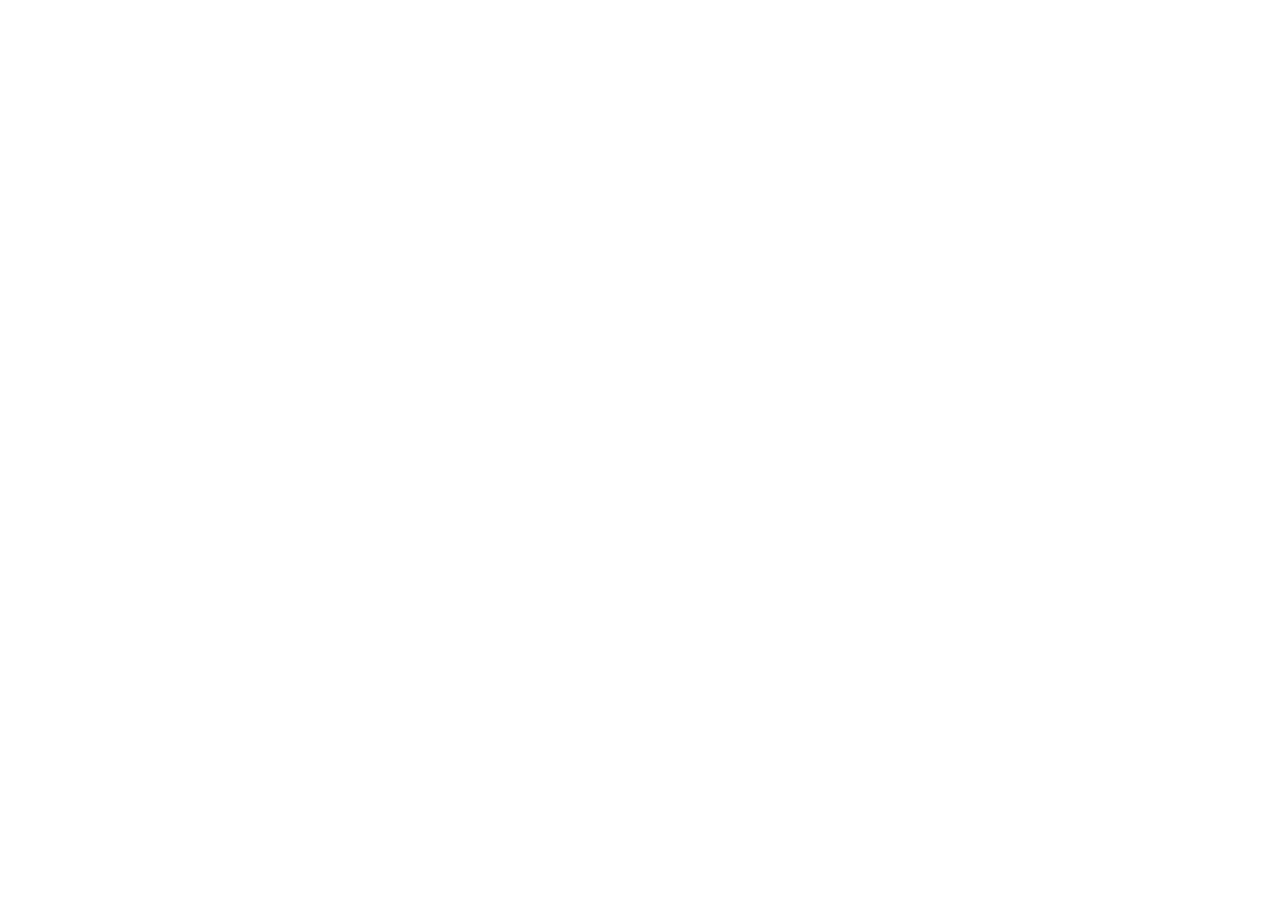
==== index.html @ 1a88e7fc "Create index.html" ====
<!DOCTYPE html>
<meta http-equiv="refresh" content="0; url=https://sites.google.com/view/show-do-garlardo-th-maestro-ap">
<link rel="canonical" href="https://sites.google.com/view/show-do-garlardo-th-maestro-ap">
<a href="https://sites.google.com/view/show-do-garlardo-th-maestro-ap">Clique aqui se não for redirecionado</a>
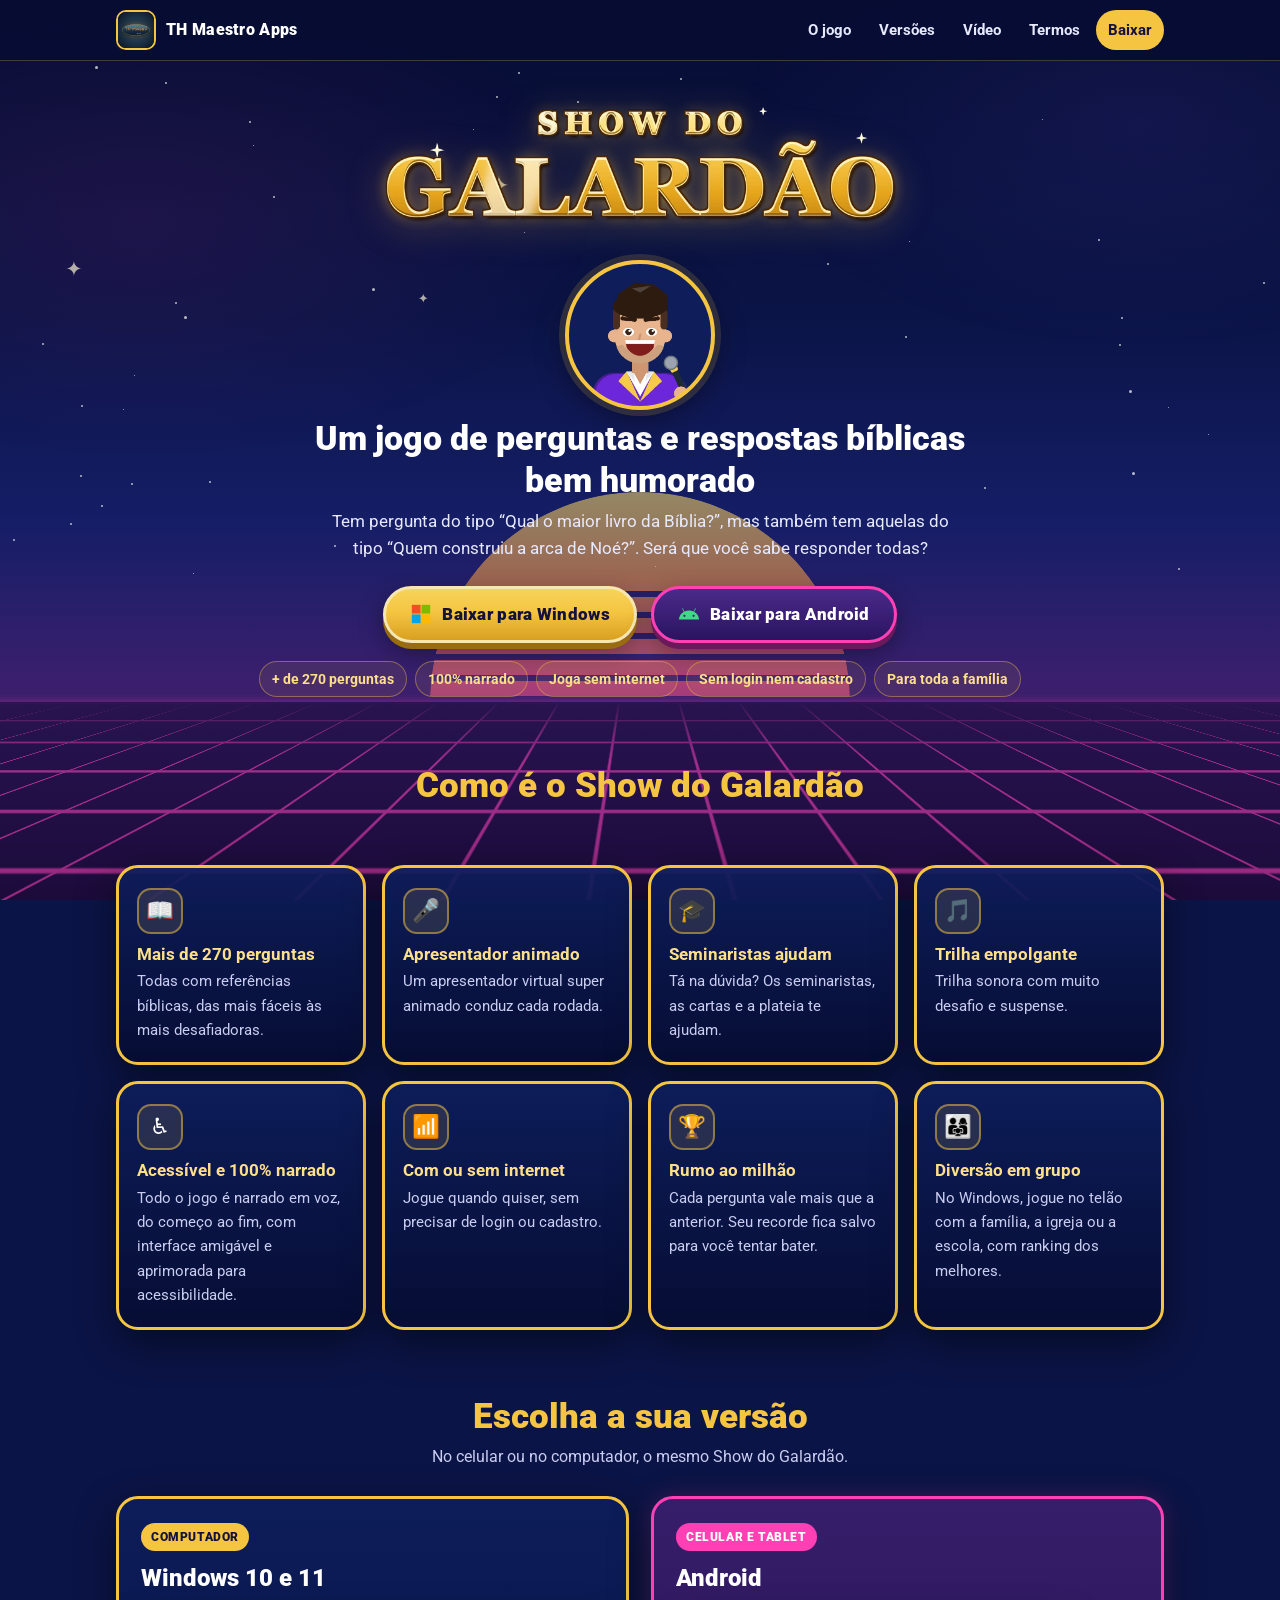
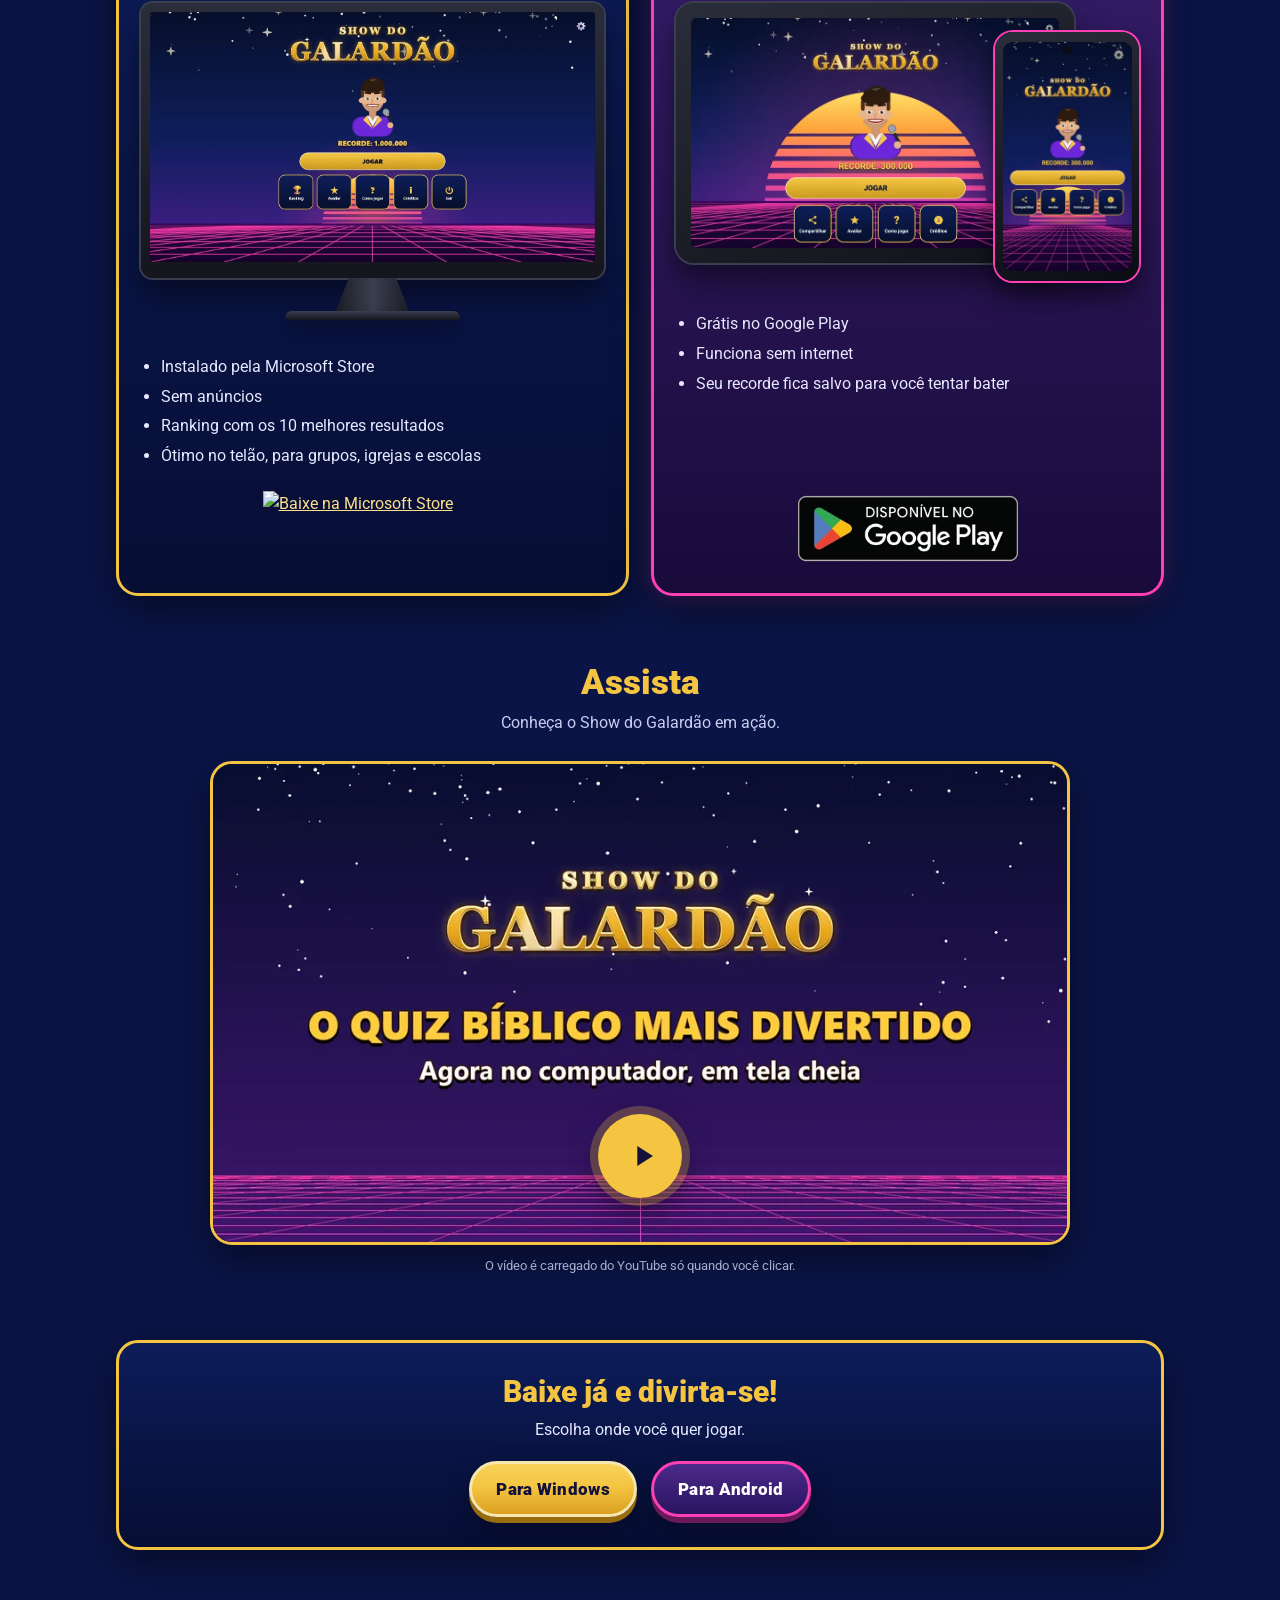
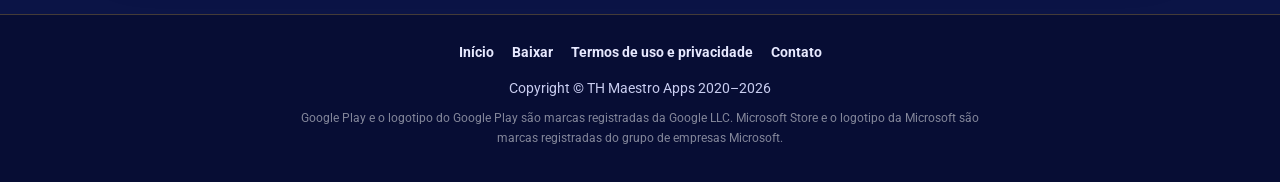
==== commit 72f4f512: "Site oficial da TH Maestro Apps no thyghu.github.io - Página inicial nova (substitui o redirecioname" ====
--- a/index.html
+++ b/index.html
@@ -1,4 +1,180 @@
-<!DOCTYPE html>
-<meta http-equiv="refresh" content="0; url=https://sites.google.com/view/show-do-garlardo-th-maestro-ap">
-<link rel="canonical" href="https://sites.google.com/view/show-do-garlardo-th-maestro-ap">
-<a href="https://sites.google.com/view/show-do-garlardo-th-maestro-ap">Clique aqui se não for redirecionado</a>
+<!doctype html>
+<html lang="pt-BR">
+<head>
+<meta charset="utf-8">
+<meta name="viewport" content="width=device-width, initial-scale=1, viewport-fit=cover">
+<title>Show do Galardão — o quiz bíblico da TH Maestro Apps</title>
+<meta name="description" content="Show do Galardão: um jogo de perguntas e respostas bíblicas bem humorado, com mais de 270 perguntas. Grátis no Android e disponível para Windows 10 e 11.">
+<link rel="canonical" href="https://thyghu.github.io/">
+<meta name="theme-color" content="#0b1446">
+<meta property="og:type" content="website">
+<meta property="og:site_name" content="TH Maestro Apps">
+<meta property="og:title" content="Show do Galardão — o quiz bíblico">
+<meta property="og:description" content="Mais de 270 perguntas bíblicas, apresentador animado e ajuda dos seminaristas. No Android e no Windows.">
+<meta property="og:url" content="https://thyghu.github.io/">
+<meta property="og:image" content="https://thyghu.github.io/img/og.jpg">
+<link rel="icon" type="image/png" sizes="64x64" href="img/favicon.png">
+<link rel="apple-touch-icon" href="img/apple-touch-icon.png">
+<link rel="preconnect" href="https://fonts.googleapis.com">
+<link rel="preconnect" href="https://fonts.gstatic.com" crossorigin>
+<link href="https://fonts.googleapis.com/css2?family=Roboto:wght@400;700;900&display=swap" rel="stylesheet">
+<link rel="stylesheet" href="css/site.css">
+<script>document.documentElement.classList.add('js')</script>
+</head>
+<body id="topo">
+<div class="progress" aria-hidden="true"></div>
+<a class="skip" href="#conteudo">Pular para o conteúdo</a>
+<div class="sky" aria-hidden="true">
+  <div class="stars" id="stars"></div>
+  <div class="sun"></div>
+  <div class="grid"></div>
+</div>
+
+<header class="top">
+  <div class="top-in">
+    <a class="brand" href="./"><img src="img/logo_thmaestro.webp" alt="" width="40" height="40">TH Maestro Apps</a>
+    <button class="burger" id="burger" type="button" aria-expanded="false" aria-controls="menu" aria-label="Abrir menu">☰</button>
+    <ul class="menu" id="menu">
+      <li><a href="#topo">O jogo</a></li>
+      <li><a href="#versoes">Versões</a></li>
+      <li><a href="#video">Vídeo</a></li>
+      <li><a href="termos/">Termos</a></li>
+      <li class="cta"><a href="#versoes">Baixar</a></li>
+    </ul>
+  </div>
+</header>
+
+<main id="conteudo">
+  <!-- ===== Abertura ===== -->
+  <section class="hero">
+    <div class="wrap">
+      <img class="title" src="img/titulo.webp" alt="Show do Galardão" width="900" height="239">
+      <div class="host" role="img" aria-label="Galardino, o apresentador"></div>
+      <h1>Um jogo de perguntas e respostas bíblicas bem humorado</h1>
+      <p>Tem pergunta do tipo “Qual o maior livro da Bíblia?”, mas também tem aquelas do tipo “Quem construiu a arca de Noé?”. Será que você sabe responder todas?</p>
+      <div class="ctas">
+        <a class="btn" href="windows/?cid=site">
+          <svg viewBox="0 0 24 24" aria-hidden="true"><rect x="2" y="2" width="9.5" height="9.5" fill="#f25022"/><rect x="12.5" y="2" width="9.5" height="9.5" fill="#7fba00"/><rect x="2" y="12.5" width="9.5" height="9.5" fill="#00a4ef"/><rect x="12.5" y="12.5" width="9.5" height="9.5" fill="#ffb900"/></svg>
+          Baixar para Windows
+        </a>
+        <a class="btn alt" href="android/?cid=site">
+          <svg viewBox="0 0 24 24" aria-hidden="true"><path fill="#3ddc84" d="M17.6 9.48l1.84-3.18a.38.38 0 0 0-.66-.38l-1.86 3.22A11.4 11.4 0 0 0 12 8.08c-1.77 0-3.43.39-4.92 1.06L5.22 5.92a.38.38 0 0 0-.66.38L6.4 9.48A10.8 10.8 0 0 0 1 18h22a10.8 10.8 0 0 0-5.4-8.52zM7 15.25a1.25 1.25 0 1 1 0-2.5 1.25 1.25 0 0 1 0 2.5zm10 0a1.25 1.25 0 1 1 0-2.5 1.25 1.25 0 0 1 0 2.5z"/></svg>
+          Baixar para Android
+        </a>
+      </div>
+      <ul class="chips" aria-label="Destaques">
+        <li>+ de 270 perguntas</li>
+        <li>100% narrado</li>
+        <li>Joga sem internet</li>
+        <li>Sem login nem cadastro</li>
+        <li>Para toda a família</li>
+      </ul>
+    </div>
+  </section>
+
+  <!-- ===== O jogo ===== -->
+  <section id="jogo">
+    <div class="wrap">
+      <h2 class="sec-title">Como é o Show do Galardão</h2>
+      <p class="sec-lead reveal">Responda, use as ajudas e chegue até a última pergunta, com muito suspense e diversão.</p>
+      <ul class="features">
+        <li class="panel feature reveal"><div class="ico" aria-hidden="true">📖</div><h3>Mais de 270 perguntas</h3><p>Todas com referências bíblicas, das mais fáceis às mais desafiadoras.</p></li>
+        <li class="panel feature reveal"><div class="ico" aria-hidden="true">🎤</div><h3>Apresentador animado</h3><p>Um apresentador virtual super animado conduz cada rodada.</p></li>
+        <li class="panel feature reveal"><div class="ico" aria-hidden="true">🎓</div><h3>Seminaristas ajudam</h3><p>Tá na dúvida? Os seminaristas, as cartas e a plateia te ajudam.</p></li>
+        <li class="panel feature reveal"><div class="ico" aria-hidden="true">🎵</div><h3>Trilha empolgante</h3><p>Trilha sonora com muito desafio e suspense.</p></li>
+        <li class="panel feature reveal"><div class="ico" aria-hidden="true">♿</div><h3>Acessível e 100% narrado</h3><p>Todo o jogo é narrado em voz, do começo ao fim, com interface amigável e aprimorada para acessibilidade.</p></li>
+        <li class="panel feature reveal"><div class="ico" aria-hidden="true">📶</div><h3>Com ou sem internet</h3><p>Jogue quando quiser, sem precisar de login ou cadastro.</p></li>
+        <li class="panel feature reveal"><div class="ico" aria-hidden="true">🏆</div><h3>Rumo ao milhão</h3><p>Cada pergunta vale mais que a anterior. Seu recorde fica salvo para você tentar bater.</p></li>
+        <li class="panel feature reveal"><div class="ico" aria-hidden="true">👨‍👩‍👧</div><h3>Diversão em grupo</h3><p>No Windows, jogue no telão com a família, a igreja ou a escola, com ranking dos melhores.</p></li>
+      </ul>
+    </div>
+  </section>
+
+  <!-- ===== Versões ===== -->
+  <section id="versoes">
+    <div class="wrap">
+      <h2 class="sec-title">Escolha a sua versão</h2>
+      <p class="sec-lead reveal">No celular ou no computador, o mesmo Show do Galardão.</p>
+      <div class="versions">
+        <article class="panel version windows reveal from-left">
+          <span class="tag">Computador</span>
+          <h3>Windows 10 e 11</h3>
+          <figure class="devices">
+            <div class="monitor"><div class="tela slides" aria-label="Telas do jogo no Windows" role="img"><figure class="slide on"><img src="img/win_menu.webp" alt="Tela inicial do Show do Galardão no Windows" width="1280" height="720"></figure><figure class="slide"><img src="img/win_pergunta.webp" alt="Uma pergunta no Windows" width="1280" height="720" loading="lazy"></figure><figure class="slide"><img src="img/win_seminaristas.webp" alt="Os seminaristas ajudando" width="1280" height="720" loading="lazy"></figure><figure class="slide"><img src="img/win_plateia.webp" alt="A plateia votando ao vivo" width="1280" height="720" loading="lazy"></figure><figure class="slide"><img src="img/win_cartas.webp" alt="Ajuda das cartas" width="1280" height="720" loading="lazy"></figure><figure class="slide"><img src="img/win_revelacao.webp" alt="Revelação da resposta certa" width="1280" height="720" loading="lazy"></figure><figure class="slide"><img src="img/win_ranking.webp" alt="Ranking dos melhores resultados" width="1280" height="720" loading="lazy"></figure></div></div>
+          </figure>
+          <ul>
+            <li>Instalado pela Microsoft Store</li>
+            <li>Sem anúncios</li>
+            <li>Ranking com os 10 melhores resultados</li>
+            <li>Ótimo no telão, para grupos, igrejas e escolas</li>
+          </ul>
+          <div class="actions">
+            <a class="badge" href="windows/?cid=site" aria-label="Baixar na Microsoft Store"><img src="https://get.microsoft.com/images/pt-br%20dark.svg" alt="Baixe na Microsoft Store" width="220" height="80"></a>
+          </div>
+        </article>
+        <article class="panel version android reveal from-right" style="--d:.12s">
+          <span class="tag">Celular e tablet</span>
+          <h3>Android</h3>
+          <figure class="devices combo">
+            <div class="tablet"><div class="tela slides" aria-label="Telas do jogo no tablet" role="img"><figure class="slide on"><img src="img/tab_menu.webp" alt="Tela inicial no tablet" width="800" height="500"></figure><figure class="slide"><img src="img/tab_rodada.webp" alt="Início de rodada no tablet" width="800" height="500" loading="lazy"></figure><figure class="slide"><img src="img/tab_pergunta.webp" alt="Pergunta no tablet" width="800" height="500" loading="lazy"></figure><figure class="slide"><img src="img/tab_seminaristas.webp" alt="Seminaristas no tablet" width="800" height="500" loading="lazy"></figure><figure class="slide"><img src="img/tab_cartas.webp" alt="Cartas no tablet" width="800" height="500" loading="lazy"></figure><figure class="slide"><img src="img/tab_acertou.webp" alt="Resposta certa no tablet" width="800" height="500" loading="lazy"></figure></div></div>
+            <div class="celular"><div class="tela slides" aria-label="Telas do jogo no celular" role="img"><figure class="slide on"><img src="img/and_menu.webp" alt="Tela inicial no celular" width="540" height="960"></figure><figure class="slide"><img src="img/and_rodada.webp" alt="Início de rodada no celular" width="540" height="960" loading="lazy"></figure><figure class="slide"><img src="img/and_pergunta.webp" alt="Pergunta no celular" width="540" height="960" loading="lazy"></figure><figure class="slide"><img src="img/and_seminaristas.webp" alt="Seminaristas no celular" width="540" height="960" loading="lazy"></figure><figure class="slide"><img src="img/and_plateia.webp" alt="Plateia no celular" width="540" height="960" loading="lazy"></figure><figure class="slide"><img src="img/and_cartas.webp" alt="Cartas no celular" width="540" height="960" loading="lazy"></figure><figure class="slide"><img src="img/and_acertou.webp" alt="Resposta certa no celular" width="540" height="960" loading="lazy"></figure></div></div>
+          </figure>
+          <ul>
+            <li>Grátis no Google Play</li>
+            <li>Funciona sem internet</li>
+            <li>Seu recorde fica salvo para você tentar bater</li>
+          </ul>
+          <div class="actions">
+            <a class="badge" href="android/?cid=site" aria-label="Baixar no Google Play"><img src="img/selo_google_play_ptbr.webp" alt="Disponível no Google Play" width="323" height="125"></a>
+          </div>
+        </article>
+      </div>
+    </div>
+  </section>
+
+  <!-- ===== Vídeo ===== -->
+  <section id="video">
+    <div class="wrap">
+      <h2 class="sec-title">Assista</h2>
+      <p class="sec-lead reveal">Conheça o Show do Galardão em ação.</p>
+      <div class="panel video reveal zoom">
+        <button type="button" id="videoBtn" data-id="nG0oUyiCdD8" aria-label="Assistir ao vídeo do Show do Galardão">
+          <img src="img/video_capa.webp" alt="" width="960" height="540" loading="lazy">
+          <span class="play" aria-hidden="true"><svg viewBox="0 0 24 24"><path fill="#14123a" d="M8 5v14l11-7z"/></svg></span>
+        </button>
+      </div>
+      <p class="video-note">O vídeo é carregado do YouTube só quando você clicar.</p>
+    </div>
+  </section>
+
+  <!-- ===== Chamada final ===== -->
+  <section>
+    <div class="wrap">
+      <div class="panel final reveal zoom">
+        <h2>Baixe já e divirta-se!</h2>
+        <p>Escolha onde você quer jogar.</p>
+        <div class="ctas">
+          <a class="btn" href="windows/?cid=site">Para Windows</a>
+          <a class="btn alt" href="android/?cid=site">Para Android</a>
+        </div>
+      </div>
+    </div>
+  </section>
+</main>
+
+<footer>
+  <nav aria-label="Rodapé">
+    <a href="./">Início</a>
+    <a href="#versoes">Baixar</a>
+    <a href="termos/">Termos de uso e privacidade</a>
+    <a href="mailto:thyghu92@gmail.com">Contato</a>
+  </nav>
+  <div>Copyright © TH Maestro Apps 2020–<span id="ano">2026</span></div>
+  <p class="legal">Google Play e o logotipo do Google Play são marcas registradas da Google LLC. Microsoft Store e o logotipo da Microsoft são marcas registradas do grupo de empresas Microsoft.</p>
+</footer>
+
+<!-- Contador de visitas (GoatCounter, sem cookies) -->
+<script data-goatcounter="https://thyghu.goatcounter.com/count" async src="https://gc.zgo.at/count.js"></script>
+<script src="js/site.js"></script>
+</body>
+</html>
--- a/css/site.css
+++ b/css/site.css
@@ -0,0 +1,310 @@
+/* TH Maestro Apps — site oficial (mesma estética das páginas /windows e /android) */
+:root{
+  --navy-0:#070d33; --navy-1:#0b1446; --navy-2:#0e1e5b; --purple:#3b1f6e; --deep:#1a0a3a;
+  --gold:#f5c542; --gold-2:#d9a020; --gold-soft:#ffe08a; --ink:#ffffff; --muted:#c9cdf0;
+  --pink:#ff3fb4; --sun-1:#ffe066; --sun-2:#ff9a3c; --sun-3:#ff4f8b;
+  --panel:linear-gradient(180deg,rgba(14,30,91,.92),rgba(7,13,51,.95));
+  --radius:22px; --max:1080px;
+}
+*{box-sizing:border-box}
+html{scroll-behavior:smooth; scroll-padding-top:76px}
+body{
+  margin:0; color:var(--ink); background:var(--navy-1);
+  font:16px/1.6 "Roboto",system-ui,-apple-system,"Segoe UI",sans-serif;
+  overflow-x:hidden;
+}
+img{max-width:100%; height:auto}
+a{color:var(--gold-soft)}
+a:focus-visible,button:focus-visible{outline:3px solid #fff; outline-offset:3px; border-radius:6px}
+.skip{position:absolute; left:-999px; top:8px; z-index:50; padding:8px 14px; background:var(--gold); color:#14123a; border-radius:8px; font-weight:700}
+.skip:focus{left:8px}
+
+/* ===== Cenário (céu, sol e grade) ===== */
+.sky{position:fixed; inset:0; z-index:0; overflow:hidden; pointer-events:none;
+  background:linear-gradient(180deg,var(--navy-0) 0%,var(--navy-1) 35%,#151e66 58%,var(--purple) 76%,var(--deep) 100%)}
+.stars{position:absolute; inset:0 0 35% 0}
+.star{position:absolute; background:#fff; border-radius:50%; opacity:.7}
+.star.tw{animation:twinkle 3s ease-in-out infinite} /* só algumas piscam */
+.spark{position:absolute; color:#e9e3c9; opacity:.75; font-size:18px; animation:twinkle 4s ease-in-out infinite}
+@keyframes twinkle{0%,100%{opacity:.25}50%{opacity:1}}
+.sun{position:absolute; left:50%; bottom:22vh; transform:translateX(-50%);
+  width:min(62vw,420px); aspect-ratio:2/1; border-radius:999px 999px 0 0;
+  background:linear-gradient(180deg,var(--sun-1) 0%,var(--sun-2) 45%,var(--sun-3) 100%);
+  -webkit-mask-image:linear-gradient(180deg,#000 0 46%,transparent 46%),repeating-linear-gradient(180deg,#000 0 7%,transparent 7% 10%);
+          mask-image:linear-gradient(180deg,#000 0 46%,transparent 46%),repeating-linear-gradient(180deg,#000 0 7%,transparent 7% 10%);
+  opacity:.55}
+.grid{position:absolute; left:-50%; right:-50%; bottom:0; height:22vh;
+  background:repeating-linear-gradient(90deg,transparent 0 58px,var(--pink) 58px 60px),
+             repeating-linear-gradient(0deg,transparent 0 26px,var(--pink) 26px 28px),var(--deep);
+  transform:perspective(220px) rotateX(58deg); transform-origin:50% 0;
+  box-shadow:0 -2px 14px rgba(255,63,180,.6); opacity:.55}
+.grid::before{content:"";position:absolute;inset:0;background:linear-gradient(180deg,var(--deep) 0%,transparent 40%)}
+
+/* ===== Cabeçalho e menu ===== */
+.top{position:sticky; top:0; z-index:20;
+  background:rgba(7,13,51,.95); border-bottom:1px solid rgba(245,197,66,.25)}
+.top-in{max-width:var(--max); margin:0 auto; padding:10px 16px; display:flex; align-items:center; gap:14px}
+.brand{display:flex; align-items:center; gap:10px; color:#fff; text-decoration:none; font-weight:900; letter-spacing:.3px; margin-right:auto}
+.brand img{width:40px; height:40px; border-radius:10px; border:2px solid var(--gold)}
+.menu{display:flex; gap:4px; list-style:none; margin:0; padding:0}
+.menu a{display:block; padding:8px 12px; border-radius:999px; color:#e7e9ff; text-decoration:none; font-weight:700; font-size:.95rem}
+.menu a:hover{background:rgba(245,197,66,.12); color:var(--gold-soft)}
+.menu a[aria-current="page"]{color:var(--gold)}
+.menu .cta a{background:var(--gold); color:#14123a}
+.menu .cta a:hover{background:var(--gold-soft); color:#14123a}
+.burger{display:none; background:none; border:2px solid rgba(245,197,66,.6); color:var(--gold); border-radius:10px; width:44px; height:40px; cursor:pointer; font-size:1.3rem; line-height:1}
+@media (max-width:760px){
+  .burger{display:block}
+  .menu{display:none; position:absolute; left:0; right:0; top:100%; flex-direction:column; padding:8px 12px 14px;
+    background:rgba(7,13,51,.97); border-bottom:1px solid rgba(245,197,66,.25)}
+  .menu.open{display:flex}
+  .menu a{padding:12px 14px; font-size:1.05rem}
+}
+
+/* ===== Estrutura ===== */
+main{position:relative; z-index:1; overflow-x:clip} /* as animações que vêm dos lados não criam rolagem lateral */
+.wrap{max-width:var(--max); margin:0 auto; padding:0 16px}
+section{padding:56px 0 8px}
+.panel{background:var(--panel); border:3px solid var(--gold); border-radius:var(--radius); box-shadow:0 14px 40px rgba(0,0,0,.45)}
+h1,h2,h3{line-height:1.25}
+.sec-title{text-align:center; margin:0 0 6px; font-weight:900; font-size:clamp(1.5rem,4.6vw,2.2rem); color:var(--gold)}
+.sec-lead{text-align:center; margin:0 auto 26px; max-width:640px; color:var(--muted)}
+
+/* ===== Botões ===== */
+.btn{display:inline-flex; align-items:center; justify-content:center; gap:10px; min-height:54px; padding:12px 24px;
+  border-radius:999px; text-decoration:none; font-weight:900; font-size:1.05rem; letter-spacing:.3px;
+  color:#14123a; background:linear-gradient(180deg,#f7d35a 0%,var(--gold) 45%,var(--gold-2) 100%);
+  border:3px solid #f6e7b0; box-shadow:0 6px 0 #9a6c10,0 10px 24px rgba(0,0,0,.35);
+  transition:transform .08s ease, box-shadow .08s ease}
+.btn:active{transform:translateY(4px); box-shadow:0 2px 0 #9a6c10,0 6px 14px rgba(0,0,0,.35)}
+.btn svg{width:22px; height:22px; flex:none}
+.btn.alt{background:linear-gradient(180deg,#4b2a8a,#2a1460); color:#fff; border-color:var(--pink); box-shadow:0 6px 0 #6a1a5a,0 10px 24px rgba(0,0,0,.35)}
+
+/* ===== Hero ===== */
+.hero{padding:34px 0 10px; text-align:center}
+.hero .title{width:min(88vw,560px); display:block; margin:0 auto; filter:drop-shadow(0 6px 18px rgba(245,197,66,.25))}
+.hero .host{width:150px; height:150px; border-radius:50%; margin:16px auto 8px;
+  background:var(--navy-2) url(../img/apresentador.webp) center 12px/96% auto no-repeat;
+  border:4px solid var(--gold); box-shadow:0 0 0 6px rgba(245,197,66,.15),0 10px 30px rgba(0,0,0,.4)}
+.hero h1{margin:8px auto 6px; max-width:720px; font-size:clamp(1.35rem,5vw,2.1rem); font-weight:900}
+.hero p{margin:0 auto; max-width:640px; color:#e7e9ff; font-size:1.05rem}
+.hero .ctas{display:flex; flex-wrap:wrap; justify-content:center; gap:14px; margin:24px 0 6px}
+.chips{display:flex; flex-wrap:wrap; justify-content:center; gap:8px; margin:18px 0 0; padding:0; list-style:none}
+.chips li{padding:6px 12px; border-radius:999px; font-size:.88rem; font-weight:700; color:var(--gold-soft);
+  background:rgba(245,197,66,.08); border:1px solid rgba(245,197,66,.4)}
+
+/* ===== Recursos ===== */
+.features{display:grid; grid-template-columns:repeat(auto-fit,minmax(230px,1fr)); gap:16px; margin:0; padding:0; list-style:none}
+.feature{padding:20px 18px; text-align:left}
+.feature .ico{width:46px; height:46px; border-radius:14px; display:grid; place-items:center; margin-bottom:10px;
+  background:rgba(245,197,66,.12); border:2px solid rgba(245,197,66,.5); font-size:1.4rem}
+.feature h3{margin:0 0 4px; font-size:1.08rem; color:var(--gold-soft)}
+.feature p{margin:0; color:var(--muted); font-size:.95rem}
+
+/* ===== Versões ===== */
+.versions{display:grid; grid-template-columns:repeat(auto-fit,minmax(300px,1fr)); gap:22px}
+.version{padding:24px 22px 22px; display:flex; flex-direction:column}
+.version.android{border-color:var(--pink); background:linear-gradient(180deg,rgba(59,31,110,.92),rgba(26,10,58,.95)); box-shadow:0 0 22px rgba(255,63,180,.2),0 14px 40px rgba(0,0,0,.45)}
+.version .tag{align-self:flex-start; padding:4px 10px; border-radius:999px; font-size:.78rem; font-weight:900; letter-spacing:.6px; text-transform:uppercase; background:var(--gold); color:#14123a}
+.version.android .tag{background:var(--pink); color:#fff}
+.version h3{margin:12px 0 6px; font-size:1.5rem; font-weight:900}
+.version ul{margin:4px 0 18px; padding-left:20px; color:#e7e9ff}
+.version li{margin:4px 0}
+.version .shot{margin:0 0 18px; border-radius:14px; overflow:hidden; border:2px solid rgba(255,255,255,.12); background:#000}
+.version .shot img{display:block; width:100%}
+
+/* ===== Aparelhos desenhados em CSS (monitor, tablet e celular) ===== */
+.devices{margin:4px 0 22px; position:relative}
+.devices .tela{overflow:hidden; background:#000; border-radius:4px}
+.devices .tela img{display:block; width:100%; height:auto}
+/* monitor: moldura fina, pescoço e base */
+.monitor{position:relative; padding:9px 9px 16px; border-radius:12px; margin:0 auto 46px; width:100%;
+  background:linear-gradient(180deg,#2a2d3a,#15161d); box-shadow:0 0 0 2px #3a3e4f,0 16px 30px rgba(0,0,0,.5)}
+.monitor::before{content:""; position:absolute; left:50%; bottom:-34px; width:16%; height:34px; transform:translateX(-50%);
+  background:linear-gradient(90deg,#1b1d26,#3a3e4f 50%,#1b1d26); clip-path:polygon(18% 0,82% 0,100% 100%,0 100%)}
+.monitor::after{content:""; position:absolute; left:50%; bottom:-42px; width:38%; height:9px; transform:translateX(-50%);
+  border-radius:8px 8px 3px 3px; background:linear-gradient(180deg,#3a3e4f,#15161d); box-shadow:0 8px 16px rgba(0,0,0,.45)}
+/* tablet deitado + celular na frente */
+.combo{padding:0 0 4% 0}
+.tablet{width:86%; padding:3.2%; border-radius:18px; background:linear-gradient(160deg,#2a2d3a,#111218);
+  box-shadow:0 0 0 2px #3a3e4f,0 16px 30px rgba(0,0,0,.5)}
+.tablet .tela{border-radius:6px}
+.celular{position:absolute; right:0; bottom:0; width:31%; padding:2.2% 1.6%; border-radius:18px;
+  background:linear-gradient(160deg,#2a2d3a,#0c0c14); box-shadow:0 0 0 2px var(--pink),0 14px 28px rgba(0,0,0,.6)}
+.celular .tela{border-radius:10px; position:relative}
+.celular .tela::before{content:""; position:absolute; top:1.6%; left:50%; width:6%; aspect-ratio:1; border-radius:50%; transform:translateX(-50%); background:#0c0c14; z-index:1}
+.version .actions{margin-top:auto; display:flex; flex-direction:column; align-items:center; gap:10px}
+.version .badge img{width:220px; display:block}
+.version .actions .btn{width:100%}
+
+/* ===== Telas que trocam sozinhas dentro dos aparelhos ===== */
+.slides{position:relative; overflow:hidden}
+.monitor .slides{aspect-ratio:16/9}
+.tablet .slides{aspect-ratio:16/10}
+.celular .slides{aspect-ratio:9/16}
+.slide{position:absolute; inset:0; margin:0; opacity:0; transform:scale(1.05); transition:opacity .9s ease, transform 4s ease-out; will-change:opacity,transform}
+.slide.on{opacity:1; transform:scale(1)}
+.slide img{display:block; width:100%; height:100%; object-fit:cover}
+
+/* ===== Vídeo ===== */
+.video{position:relative; max-width:860px; margin:0 auto; aspect-ratio:16/9; overflow:hidden; padding:0}
+.video button{position:absolute; inset:0; width:100%; height:100%; border:0; padding:0; cursor:pointer; background:#000}
+.video button img{width:100%; height:100%; object-fit:cover}
+.video .play{position:absolute; left:50%; top:50%; width:84px; height:84px; margin:-42px 0 0 -42px; border-radius:50%;
+  background:var(--gold); display:grid; place-items:center; box-shadow:0 0 0 8px rgba(245,197,66,.25),0 10px 30px rgba(0,0,0,.5)}
+.video .play svg{width:34px; height:34px; margin-left:5px}
+.video iframe{position:absolute; inset:0; width:100%; height:100%; border:0}
+.video-note{text-align:center; font-size:.82rem; color:var(--muted); margin:10px 0 0}
+
+/* ===== Chamada final ===== */
+.final{padding:30px 22px; text-align:center}
+.final h2{margin:0 0 6px; color:var(--gold); font-weight:900; font-size:clamp(1.4rem,4.4vw,1.9rem)}
+.final p{margin:0 0 18px; color:#e7e9ff}
+.final .ctas{display:flex; flex-wrap:wrap; justify-content:center; gap:14px}
+
+/* ===== Termos ===== */
+/* painel claro e translúcido por cima do cenário, para leitura confortável */
+.doc{
+  position:relative; max-width:860px; margin:26px auto 0; padding:30px clamp(18px,4.5vw,48px) 32px;
+  color:#1b1f3b; background:rgba(255,255,255,.94); border-radius:24px;
+  border:3px solid var(--gold); box-shadow:0 18px 50px rgba(0,0,0,.45);
+}
+.doc a{color:#5a2bb0; word-break:break-word}
+.doc .doc-title{margin:0; text-align:center; font-weight:900; color:#2a1460; font-size:clamp(1.25rem,4.4vw,1.85rem); letter-spacing:.3px}
+.doc .doc-date{margin:4px 0 20px; text-align:center; color:#5b5f80; font-weight:700}
+.doc h2{margin:30px 0 10px; font-size:1.12rem; font-weight:900; color:#2a1460; padding:6px 0 6px 12px;
+  border-left:5px solid var(--gold); background:linear-gradient(90deg,rgba(245,197,66,.22),transparent 70%); border-radius:4px}
+.doc h3{margin:20px 0 6px; font-size:1.02rem; font-weight:900; color:#5a2bb0}
+.doc h4{margin:16px 0 6px; font-size:.98rem; font-weight:700; color:#5a2bb0}
+.doc p{margin:0 0 12px; line-height:1.7}
+.doc p.item{padding:8px 12px; border-left:3px solid var(--gold-2); background:rgba(42,20,96,.05); border-radius:0 10px 10px 0}
+.doc p.sign{margin-top:20px}
+.toc{max-width:860px; margin:26px auto 0; padding:16px 22px}
+.toc h2{margin:0 0 8px; font-size:1rem; color:var(--gold-soft)}
+.toc ol{margin:0; padding-left:20px; columns:2 220px; column-gap:24px}
+.toc li{margin:3px 0; break-inside:avoid}
+.toc a{color:#e7e9ff}
+.toc a:hover{color:var(--gold-soft)}
+.to-top{position:fixed; right:16px; bottom:16px; z-index:15; width:46px; height:46px; border-radius:50%;
+  display:grid; place-items:center; text-decoration:none; font-weight:900; font-size:1.2rem;
+  background:var(--gold); color:#14123a; box-shadow:0 8px 20px rgba(0,0,0,.4)}
+
+/* ===== Rodapé ===== */
+footer{position:relative; z-index:1; margin-top:56px; padding:26px 16px 34px; background:rgba(7,13,51,.88); border-top:1px solid rgba(245,197,66,.25); text-align:center; font-size:.9rem; color:var(--muted)}
+footer nav{display:flex; flex-wrap:wrap; justify-content:center; gap:6px 18px; margin-bottom:10px}
+footer nav a{color:#e7e9ff; font-weight:700; text-decoration:none}
+footer nav a:hover{color:var(--gold-soft)}
+footer .legal{font-size:.78rem; color:rgba(255,255,255,.5); margin:8px auto 0; max-width:680px}
+
+/* ===== Fundo suavemente animado (só transform/opacity: leve) ===== */
+.sky::before{content:""; position:absolute; inset:-15%; pointer-events:none; opacity:.5; will-change:transform;
+  background:radial-gradient(40% 30% at 20% 30%,rgba(255,63,180,.16),transparent 70%),
+             radial-gradient(35% 28% at 80% 22%,rgba(120,90,255,.18),transparent 70%);
+  animation:aurora 40s ease-in-out infinite alternate}
+@keyframes aurora{from{transform:translate3d(-3%,0,0)}to{transform:translate3d(3%,-2%,0)}}
+/* a grade "anda": as linhas horizontais ficam numa camada que só desliza */
+.grid{background:repeating-linear-gradient(90deg,transparent 0 58px,var(--pink) 58px 60px),var(--deep); overflow:hidden}
+.grid::after{content:""; position:absolute; left:0; right:0; top:-28px; bottom:0; will-change:transform;
+  background:repeating-linear-gradient(0deg,transparent 0 26px,var(--pink) 26px 28px);
+  animation:gridDrive 3s linear infinite}
+.grid::before{z-index:1}
+@keyframes gridDrive{from{transform:translate3d(0,0,0)}to{transform:translate3d(0,28px,0)}}
+
+/* ===== Animações de rolagem ===== */
+/* barra de progresso da leitura no topo */
+.progress{position:fixed; left:0; right:0; top:0; height:4px; z-index:40; transform-origin:0 50%; transform:scaleX(0);
+  background:linear-gradient(90deg,var(--pink),var(--gold),var(--gold-soft)); box-shadow:0 0 12px rgba(245,197,66,.6)}
+
+/* cabeçalho encolhe ao rolar */
+.top-in{transition:padding .3s ease}
+.top.scrolled .top-in{padding-top:6px; padding-bottom:6px}
+.top .brand img{transition:width .3s ease, height .3s ease}
+.top.scrolled .brand img{width:32px; height:32px}
+
+/* elementos que aparecem ao entrar na tela (só com JS ligado) */
+.js .reveal{opacity:0; transform:translateY(40px) scale(.97);
+  transition:opacity .7s cubic-bezier(.2,.7,.2,1), transform .8s cubic-bezier(.2,.7,.2,1);
+  transition-delay:var(--d,0s)}
+.js .reveal.from-left{transform:translateX(-70px) rotate(-3deg)}
+.js .reveal.from-right{transform:translateX(70px) rotate(3deg)}
+.js .reveal.zoom{transform:scale(.82)}
+.js .reveal.in{opacity:1; transform:none}
+.feature:nth-child(4n+2){--d:.08s} .feature:nth-child(4n+3){--d:.16s} .feature:nth-child(4n){--d:.24s}
+
+/* brilho que passa no título das seções */
+.sec-title{background:linear-gradient(100deg,var(--gold) 0%,var(--gold) 40%,#fff6cf 50%,var(--gold) 60%,var(--gold) 100%);
+  background-size:250% 100%; background-position:100% 0; -webkit-background-clip:text; background-clip:text; color:transparent}
+.js .sec-title.in{animation:shine 1.6s ease .2s both}
+@keyframes shine{from{background-position:100% 0}to{background-position:0 0}}
+
+/* efeitos ligados diretamente à rolagem (navegadores que suportam) */
+@supports (animation-timeline: scroll()){
+  .progress{animation:grow linear both; animation-timeline:scroll(root)}
+  @keyframes grow{to{transform:scaleX(1)}}
+
+  /* abertura: o título e o apresentador se afastam enquanto a página sobe */
+  .hero .title{animation:heroTitle linear both; animation-timeline:scroll(root); animation-range:0 70vh}
+  .hero .host{animation:heroHost linear both; animation-timeline:scroll(root); animation-range:0 70vh}
+  @keyframes heroTitle{to{transform:translateY(-60px) scale(.82); opacity:.15}}
+  @keyframes heroHost{to{transform:translateY(-30px) scale(.7) rotate(-14deg); opacity:.2}}
+
+  /* o sol nasce e a grade acelera conforme rola */
+  .sun{animation:sunRise linear both; animation-timeline:scroll(root)}
+  @keyframes sunRise{from{transform:translateX(-50%) translateY(18vh) scale(.85); opacity:.35}
+                     to{transform:translateX(-50%) translateY(-6vh) scale(1.15); opacity:.85}}
+  .stars{animation:starsUp linear both; animation-timeline:scroll(root)}
+  @keyframes starsUp{to{transform:translateY(-12vh)}}
+
+  /* prints das versões se inclinam ao entrar */
+  .version .devices{animation:tiltIn linear both; animation-timeline:view(); animation-range:entry 0% cover 45%}
+  @keyframes tiltIn{from{transform:perspective(900px) rotateX(24deg) scale(.9)}to{transform:none}}
+}
+
+@media (prefers-reduced-motion:reduce){
+  .js .reveal{opacity:1; transform:none; filter:none; transition:none}
+  .hero .title,.hero .host,.sun,.grid::after,.stars,.sky::before,.version .devices,.progress,.js .sec-title.in{animation:none}
+  .slide{transition:none}
+  .sec-title{color:var(--gold); background:none}
+}
+
+@media (max-width:420px){
+  .hero .host{width:118px; height:118px}
+  .btn{width:100%}
+  .version{padding:20px 16px}
+}
+@media (prefers-reduced-motion:reduce){html{scroll-behavior:auto}.star,.spark{animation:none}}
+
+/* ===== Efeitos de passar o mouse e de clique em todos os botões e links ===== */
+a,button{-webkit-tap-highlight-color:transparent}
+.btn{transition:transform .18s cubic-bezier(.2,.7,.2,1), box-shadow .18s ease, filter .18s ease}
+.btn:hover{transform:translateY(-3px); filter:brightness(1.08); box-shadow:0 9px 0 #9a6c10,0 16px 30px rgba(0,0,0,.4)}
+.btn.alt:hover{box-shadow:0 9px 0 #6a1a5a,0 16px 30px rgba(0,0,0,.4),0 0 22px rgba(255,63,180,.35)}
+.btn:active,.btn.alt:active{transform:translateY(4px); filter:brightness(.96); box-shadow:0 2px 0 #9a6c10,0 6px 14px rgba(0,0,0,.35)}
+.btn.alt:active{box-shadow:0 2px 0 #6a1a5a,0 6px 14px rgba(0,0,0,.35)}
+.badge{display:inline-block; border-radius:10px; transition:transform .18s cubic-bezier(.2,.7,.2,1), box-shadow .18s ease}
+.badge:hover{transform:translateY(-3px) scale(1.04); box-shadow:0 10px 24px rgba(0,0,0,.45),0 0 0 3px rgba(245,197,66,.45)}
+.version.android .badge:hover{box-shadow:0 10px 24px rgba(0,0,0,.45),0 0 0 3px rgba(255,63,180,.5)}
+.badge:active{transform:scale(.96)}
+.menu a{transition:background .18s ease, color .18s ease, transform .12s ease}
+.menu a:active{transform:scale(.94)}
+.brand{transition:transform .15s ease} .brand:hover{color:var(--gold-soft)} .brand:active{transform:scale(.96)}
+.brand img{transition:transform .25s ease} .brand:hover img{transform:rotate(-8deg) scale(1.06)}
+.burger{transition:background .15s ease, transform .12s ease} .burger:hover{background:rgba(245,197,66,.14)} .burger:active{transform:scale(.92)}
+.video button .play{transition:transform .2s cubic-bezier(.2,.7,.2,1), box-shadow .2s ease}
+.video button:hover .play{transform:scale(1.12); box-shadow:0 0 0 12px rgba(245,197,66,.3),0 12px 34px rgba(0,0,0,.55)}
+.video button:active .play{transform:scale(.95)}
+.video button img{transition:transform .5s ease} .video button:hover img{transform:scale(1.03)}
+.to-top{transition:transform .18s ease, box-shadow .18s ease} .to-top:hover{transform:translateY(-4px); box-shadow:0 12px 26px rgba(0,0,0,.45)} .to-top:active{transform:scale(.92)}
+/* links de texto: sublinhado que cresce */
+footer nav a,.toc a{background:linear-gradient(currentColor,currentColor) 0 100%/0 2px no-repeat; transition:background-size .25s ease, color .2s ease; text-decoration:none; padding-bottom:2px}
+footer nav a:hover,.toc a:hover{background-size:100% 2px}
+footer nav a:active,.toc a:active,.doc a:active{opacity:.7}
+.doc a{transition:color .15s ease} .doc a:hover{color:#2a1460}
+.feature{transition:transform .25s cubic-bezier(.2,.7,.2,1), box-shadow .25s ease}
+@media (hover:hover){ .js .feature.in:hover{transform:translateY(-6px); box-shadow:0 20px 44px rgba(0,0,0,.5),0 0 0 2px rgba(245,197,66,.35)} }
+@media (prefers-reduced-motion:reduce){ .btn,.badge,.feature,.to-top,.video button img,.brand img{transition:none} }
+/* depois de aparecer, o cartão responde rápido ao mouse (sem o atraso da entrada) */
+.js .feature.reveal.in{transition:opacity .7s ease, transform .25s cubic-bezier(.2,.7,.2,1), box-shadow .25s ease; transition-delay:0s}
+/* o play fica abaixo do texto da capa, sem cobrir o título */
+.video .play{top:82%}
+@media (max-width:520px){ .video .play{width:60px; height:60px; margin:-30px 0 0 -30px} .video .play svg{width:26px; height:26px} }
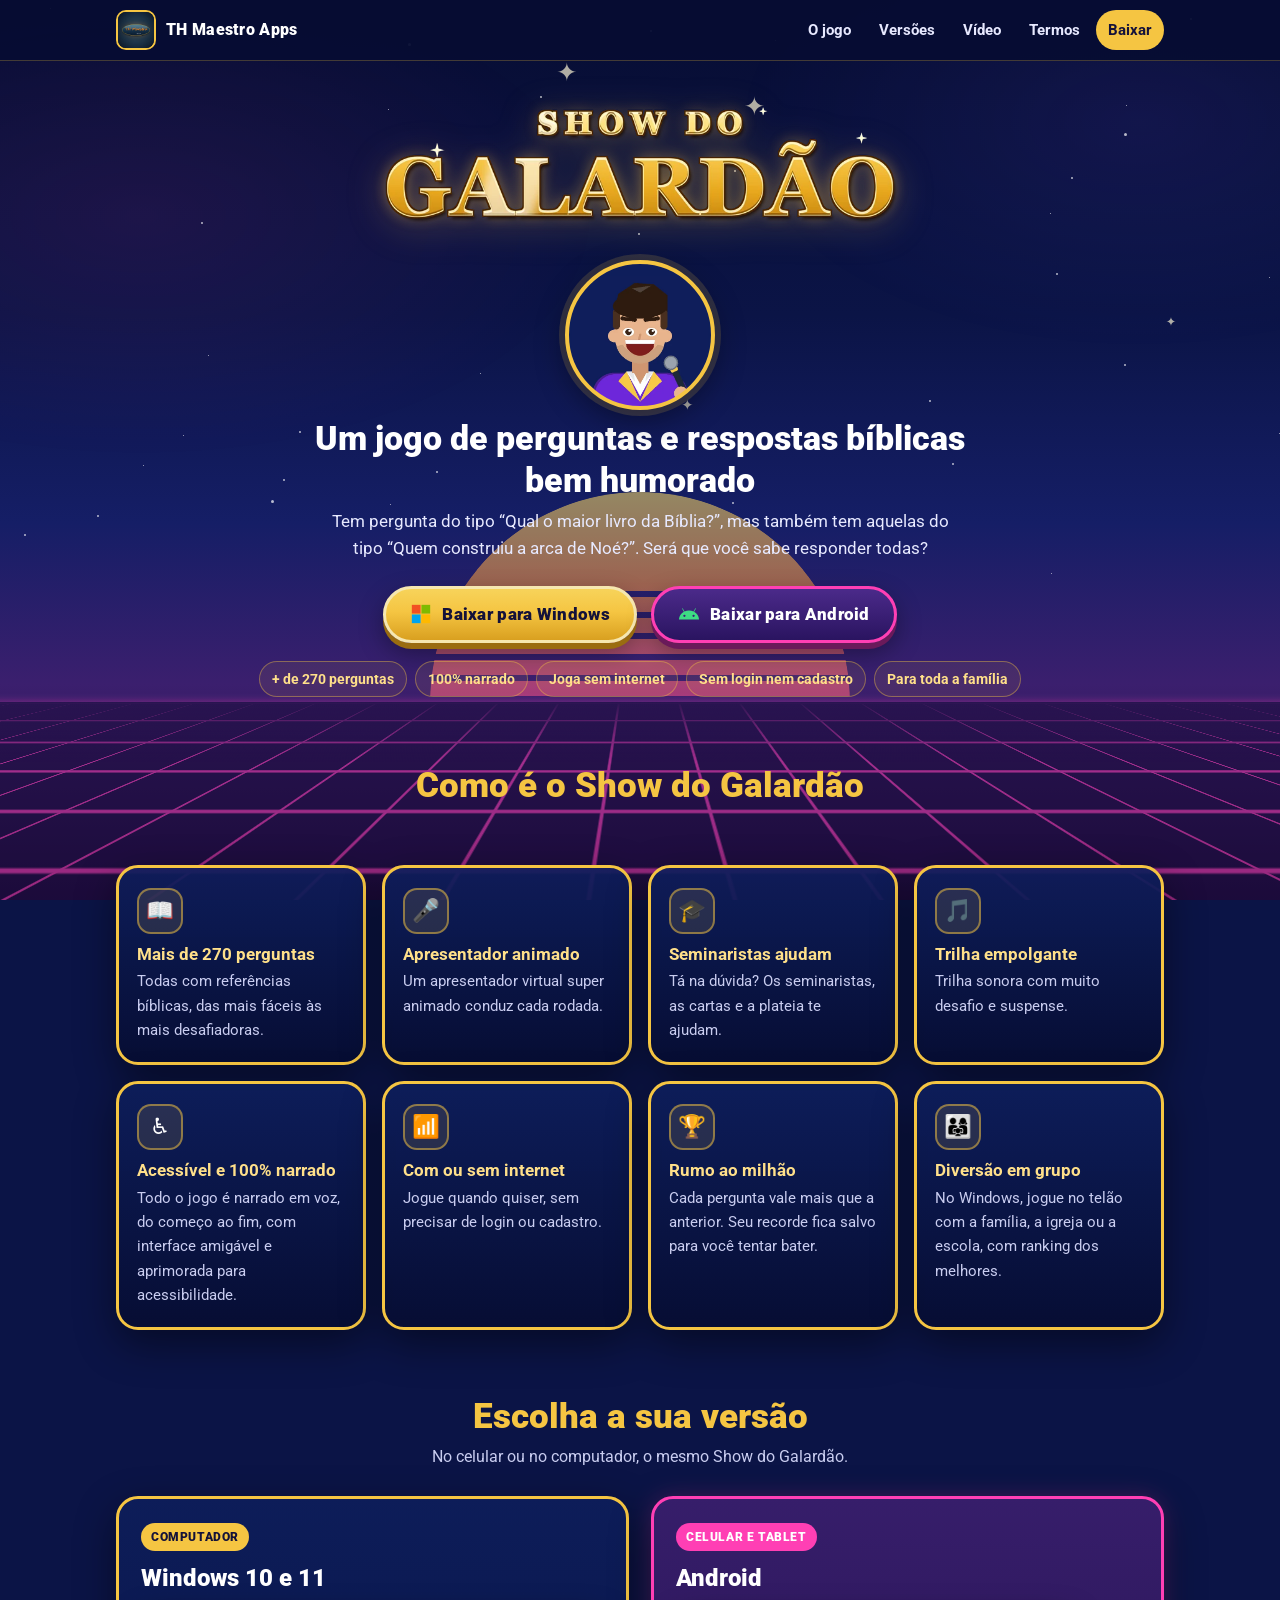
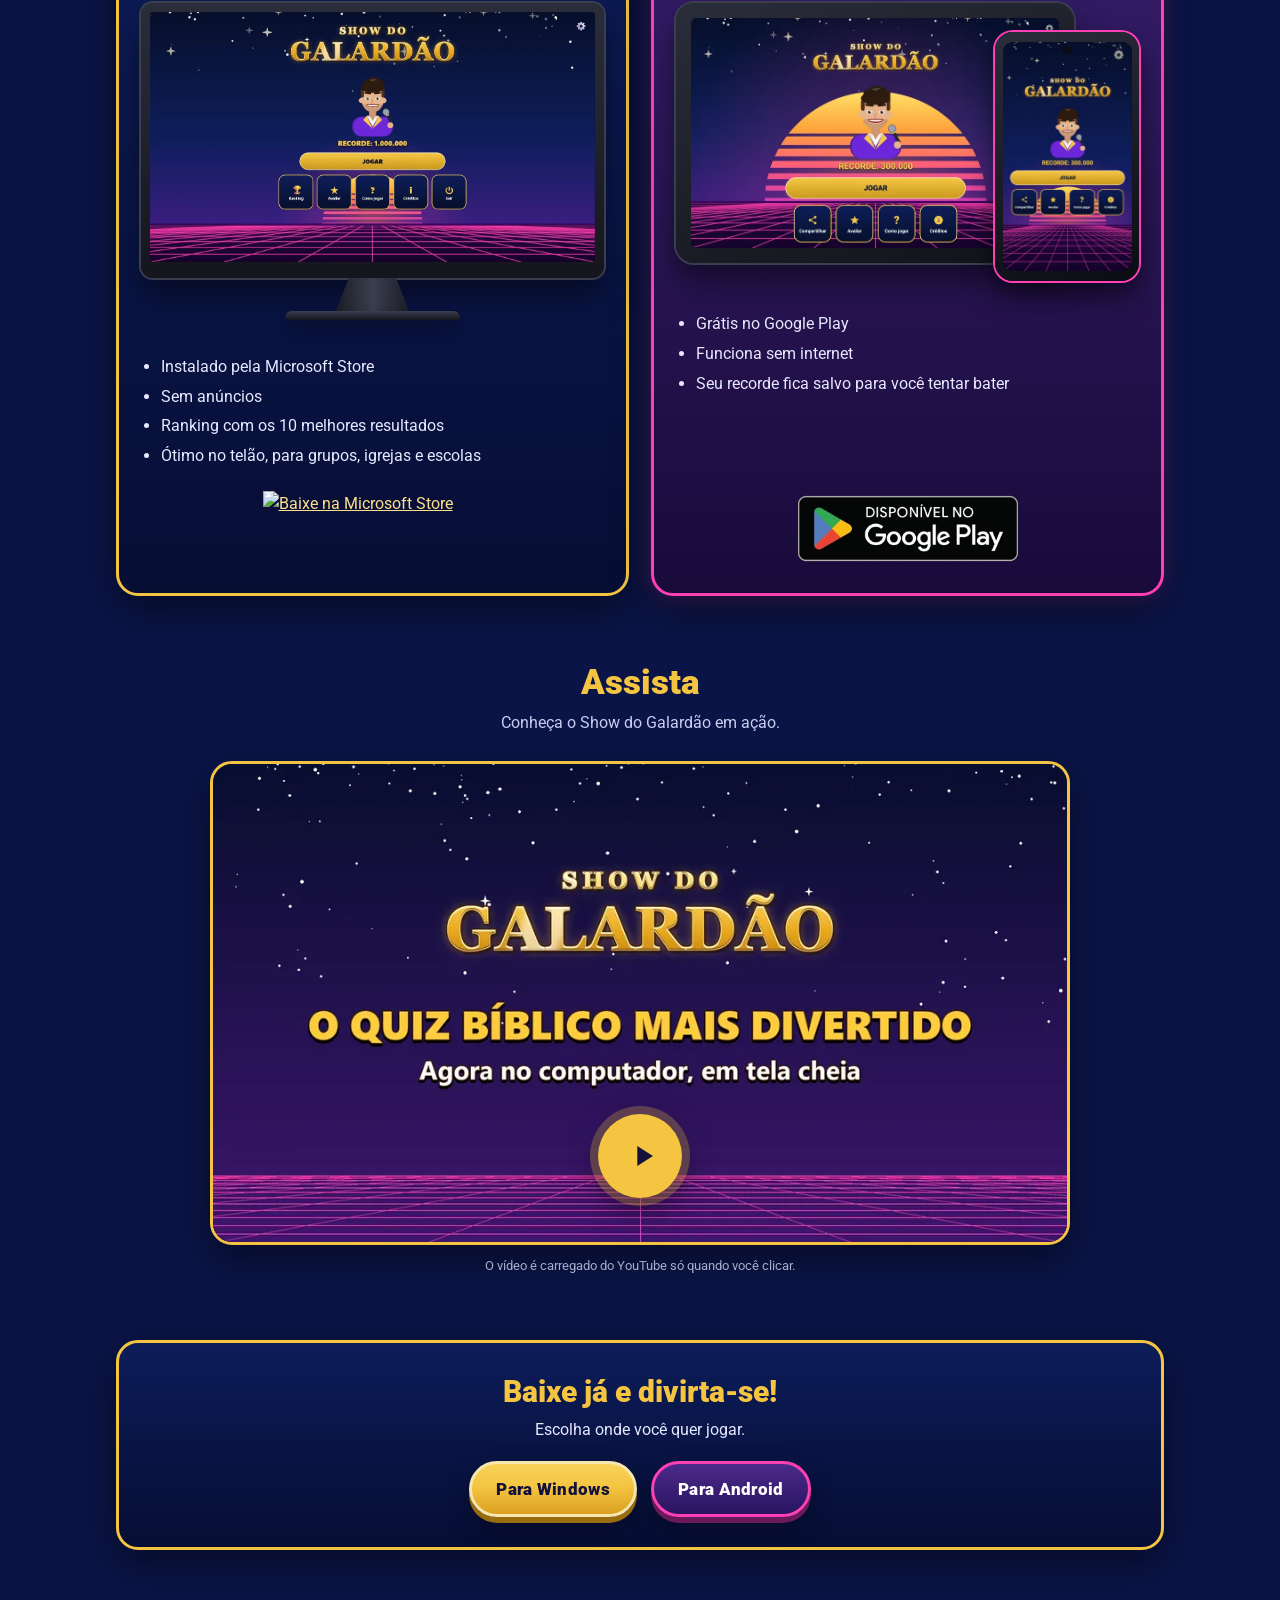
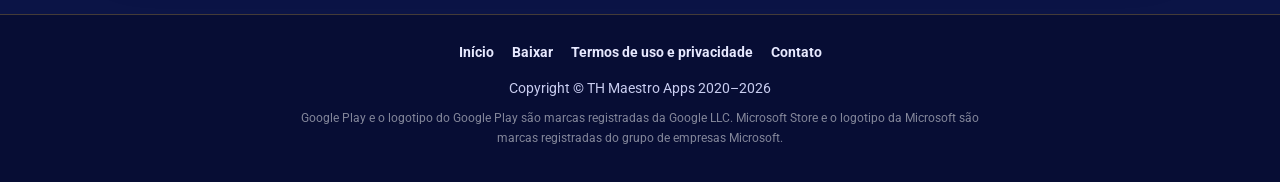
==== commit e00fbbd8: "Home: conta a visita separada por cid no GoatCounter Com ?cid= na URL a visita entra como /?cid=...;" ====
--- a/index.html
+++ b/index.html
@@ -173,7 +173,14 @@
   <p class="legal">Google Play e o logotipo do Google Play são marcas registradas da Google LLC. Microsoft Store e o logotipo da Microsoft são marcas registradas do grupo de empresas Microsoft.</p>
 </footer>
 
-<!-- Contador de visitas (GoatCounter, sem cookies) -->
+<!-- Contador de visitas (GoatCounter, sem cookies). Com ?cid= na URL, conta a visita separada por campanha
+     (sem isso o GoatCounter usaria o endereço canônico "/" e perderia o cid) -->
+<script>
+  (function(){
+    var c=(new URLSearchParams(location.search).get('cid')||'').replace(/[^\w-]/g,'').slice(0,40);
+    if(c) window.goatcounter={path:'/?cid='+c};
+  })();
+</script>
 <script data-goatcounter="https://thyghu.goatcounter.com/count" async src="https://gc.zgo.at/count.js"></script>
 <script src="js/site.js"></script>
 </body>
